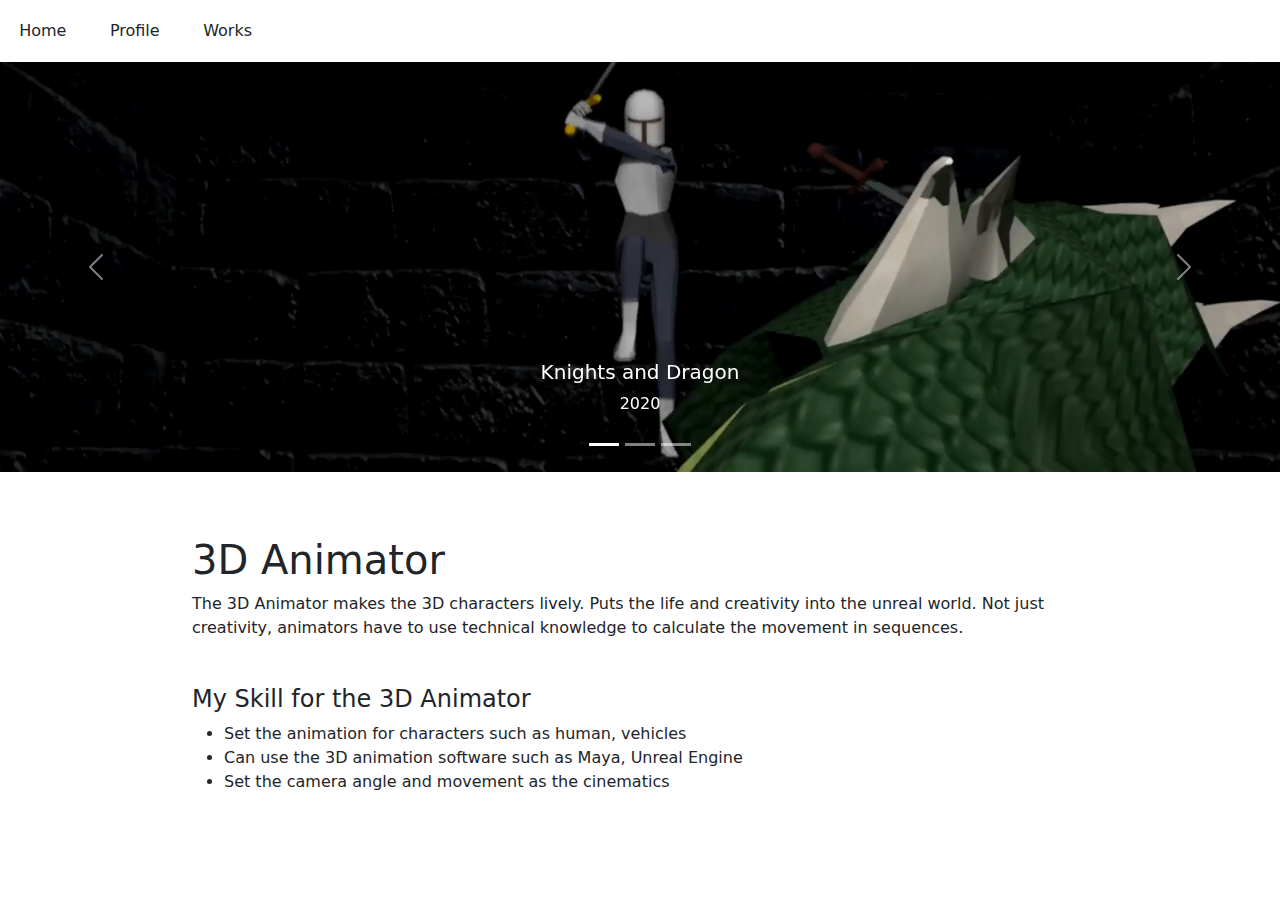
==== index.html @ ff89a442 "basic skeleton without responsive" ====
<html lang="en">
<head>
    <meta charset="UTF-8">
    <meta http-equiv="X-UA-Compatible" content="IE=edge">
    <meta name="viewport" content="width=device-width, initial-scale=1.0">
    <link rel="stylesheet" href="bootstrap/css/bootstrap.min.css">
    <link rel="stylesheet" href="style.css">
    <title>Home</title>
</head>
<body>
    <nav id="myNavbar">
        <div class="nav-item">Home</div>
        <div class="nav-item">Profile</div>
        <div class="nav-item">Works</div>
    </nav>
    <!-- Carousel -->
  <div id="carousel-IT" class="carousel slide" data-bs-ride="carousel">
    <ol class="carousel-indicators">
      <li data-bs-target="#carousel-IT" data-bs-slide-to="0" class="active"></li>
      <li data-bs-target="#carousel-IT" data-bs-slide-to="1" class="disabled"></li>
      <li data-bs-target="#carousel-IT" data-bs-slide-to="2" class="disabled"></li>
    </ol>
    <div class="carousel-inner">
      <div class="carousel-item active">
        <img src="./img/001.png" class="d-block w-100" alt="...">
        <div class="carousel-caption d-none d-md-block">
          <h5>Knights and Dragon</h5>
          <p>2020</p>
        </div>
      </div>
      <div class="carousel-item">
        <img src="./img/002.png" class="d-block w-100" alt="...">
        <div class="carousel-caption d-none d-md-block">
          <h5>Covid-19</h5>
          <p>2020</p>
        </div>
      </div>
      <div class="carousel-item">
        <img src="./img/003.png" class="d-block w-100" alt="...">
        <div class="carousel-caption d-none d-md-block">
          <h5>Scorpion Car</h5>
          <p>2020</p>
        </div>
      </div>
    </div>
    <a class="carousel-control-prev" href="#carousel-IT" role="button" data-bs-slide="prev">
      <span class="carousel-control-prev-icon" aria-hidden="true"></span>
      <span class="visually-hidden">Previous</span>
    </a>
    <a class="carousel-control-next" href="#carousel-IT" role="button" data-bs-slide="next">
      <span class="carousel-control-next-icon" aria-hidden="true"></span>
      <span class="visually-hidden">Next</span>
    </a>
  </div>
  <!--  -->
  <div class="info-container">
    <div>
        <h1>3D Animator</h1>
        <p>The 3D Animator makes the 3D characters lively. Puts the life and creativity into the unreal world. Not just creativity, animators have to use technical knowledge to calculate the movement in sequences.</p>
    </div>
    <div>
        <h4>My Skill for the 3D Animator</h4>
        <ul>
            <li>Set the animation for characters such as human, vehicles</li>
            <li>Can use the 3D animation software such as Maya, Unreal Engine</li>
            <li>Set the camera angle and movement as the cinematics</li>
        </ul>
    </div>
  </div>
</body>
<script src="bootstrap/js/bootstrap.min.js"></script>
</html>
---- style.css ----
body{
    margin: 0;
    padding: 0;
}

.carousel,
.carousel-inner,
.carousel-item > img {
  height: 32vw;
}

.carousel-item > img {
  object-fit: cover;
}

nav div{
    display: inline-block;
}

.nav-item{
    padding: 1.5%;
}

.info-container{
    padding: 5% 15% 5% 15%;
}
.info-container > div{
    margin-bottom: 5%;
}
.info-container > div:last-child{
    margin-bottom: 0%;
}

.headTitle{
    margin: 0;
    padding: 0;
    height: 32vw;
    background-color: aqua;
    display: flex;
    justify-content: center;
    align-items: center;
}

.flex-container{
    padding: 0;
    margin: 0;
    width: 100%;
    display: flex;
    flex-wrap: wrap;
    justify-content: space-around;
    align-items: center;
}
.flex-container > div{
    width: 40%;
    padding: 5%;
}

td{
    vertical-align: top;
    height: 3em;
}

.imgStyle{
    border-radius: 70px;
    box-shadow: 0 0 4px 5px rgba(0, 140, 186, 0.5);
}
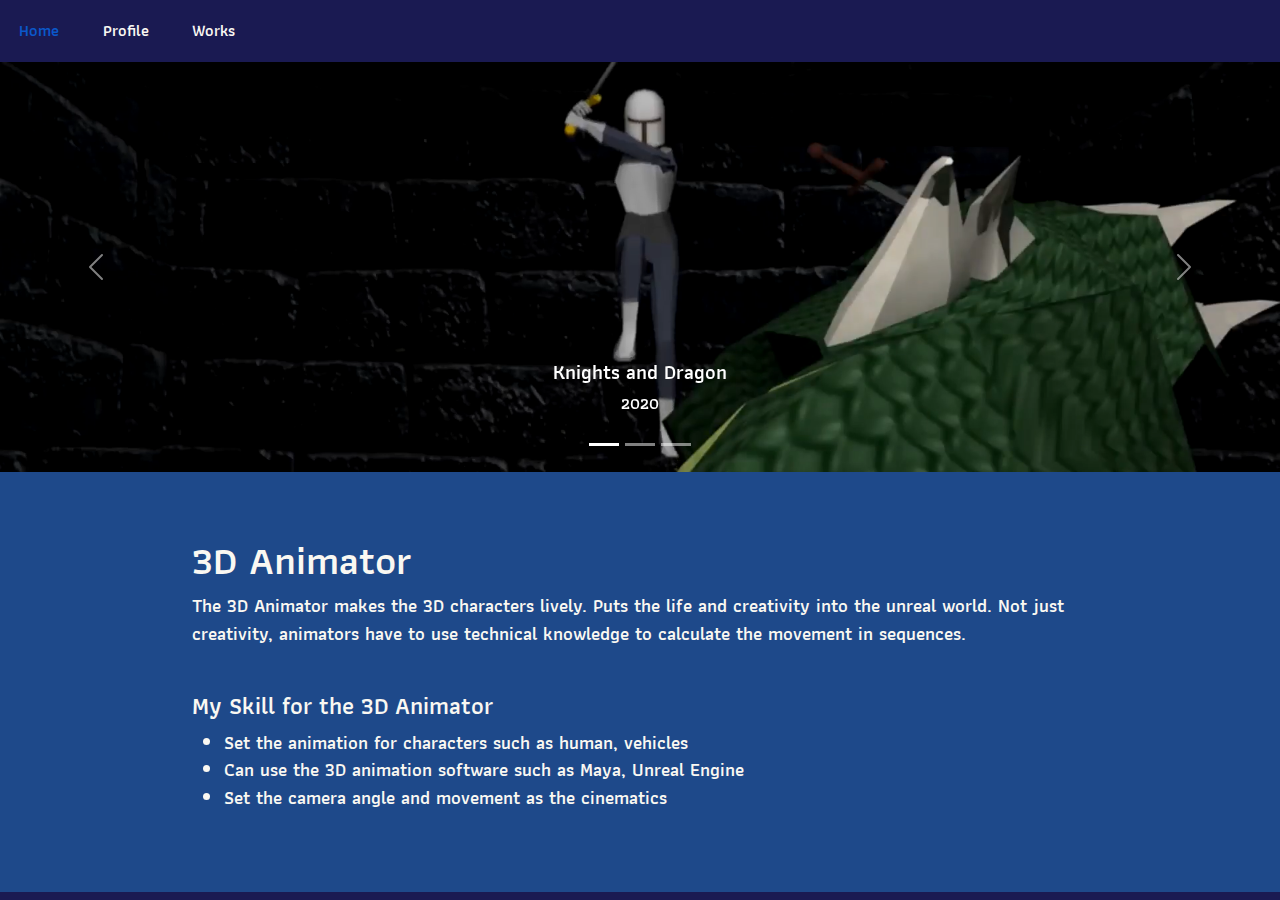
==== commit 41f321fa: "base skeleton with link page and responsive" ====
--- a/index.html
+++ b/index.html
@@ -8,11 +8,21 @@
     <title>Home</title>
 </head>
 <body>
-    <nav id="myNavbar">
-        <div class="nav-item">Home</div>
-        <div class="nav-item">Profile</div>
-        <div class="nav-item">Works</div>
-    </nav>
+  <nav id="myNavbar">
+    <div class="burger" onclick="toggleMenu()">
+        <div></div>
+        <div></div>
+        <div></div>
+    </div>
+    <a href="index.html"><div class="nav-item">Home</div></a>
+    <a href="profile.html"><div class="nav-item">Profile</div></a>
+    <a href="works.html"><div class="nav-item">Works</div></a>
+  </nav>
+  <div class="dropmenu">
+      <a href="index.html"><div class="nav-item-drop">Home</div></a>
+      <a href="profile.html"><div class="nav-item-drop">Profile</div></a>
+      <a href="works.html"><div class="nav-item-drop">Works</div></a>
+  </div>
     <!-- Carousel -->
   <div id="carousel-IT" class="carousel slide" data-bs-ride="carousel">
     <ol class="carousel-indicators">
@@ -69,4 +79,5 @@
   </div>
 </body>
 <script src="bootstrap/js/bootstrap.min.js"></script>
+<script src="script.js"></script>
 </html>--- a/style.css
+++ b/style.css
@@ -1,6 +1,29 @@
+@font-face {
+    font-family: Athiti;
+    src: url(Font/Athiti/Athiti-SemiBold.ttf);
+  }
+
 body{
     margin: 0;
     padding: 0;
+    font-family: 'Athiti';
+    background-color: rgb(26, 26, 82);
+    color: rgb(250, 248, 242);
+    transition: .5s;
+}
+.burger{
+    margin: 6px;
+    padding: 6px;
+    display: none;
+    border: 2px solid rgb(250, 248, 242);
+    border-radius: 16px;
+}
+.burger > div{
+    width: 32px;
+    height: 4px;
+    background-color: rgb(250, 248, 242);
+    margin: 6px 0;
+    display: block;
 }
 
 .carousel,
@@ -13,16 +36,15 @@
   object-fit: cover;
 }
 
-nav div{
+.nav-item{
     display: inline-block;
-}
-
-.nav-item{
     padding: 1.5%;
 }
 
 .info-container{
     padding: 5% 15% 5% 15%;
+    background-color: rgb(30, 73, 138);
+    font-size: 1.15em;
 }
 .info-container > div{
     margin-bottom: 5%;
@@ -39,6 +61,7 @@
     display: flex;
     justify-content: center;
     align-items: center;
+    font-size: 15vw;
 }
 
 .flex-container{
@@ -53,6 +76,7 @@
 .flex-container > div{
     width: 40%;
     padding: 5%;
+    font-size: 1.15em;
 }
 
 td{
@@ -62,5 +86,82 @@
 
 .imgStyle{
     border-radius: 70px;
-    box-shadow: 0 0 4px 5px rgba(0, 140, 186, 0.5);
+    box-shadow: 0 0 4px 5px rgba(0, 0, 0, 0.5);
+}
+.swap{
+    order: 99;
+}
+
+.flex-container:nth-child(even){
+    background-color: rgb(30, 73, 138);
+    color: white;
+}
+.flex-container:nth-child(odd){
+    background-color: rgb(101, 194, 223);
+    color: black;
+}
+
+a { 
+    color: inherit; 
+    text-decoration: none;
+} 
+
+.dropmenu{
+    position: absolute;
+    z-index: 99;
+    background-color: rgb(48, 88, 199);
+    min-width: 25vw;
+    overflow-x: hidden;
+    border-right: 2px solid rgb(250, 248, 242);
+    display: none;
+}
+.nav-item-drop{
+    display: block;
+    padding: 10px 15px;
+    font-size: 1.15em;
+    width: 100%;
+    border-bottom: 2px solid rgb(250, 248, 242);
+}
+
+@media only screen and (max-width: 576px) {
+    .burger{
+        display: inline-block;
+    }
+    .nav-item{
+        display: none;
+    }
+    .swap{
+        order: 0;
+    }
+    .flex-container > div{
+        font-size: 1em;
+    }
+    .info-container{
+        font-size: 1em;
+    }
+    .flex-container{
+        padding: 5% 0%;
+    }
+    .flex-container > div{
+        width: 60%;
+        padding: 2.5% 5%;
+    }
+    table{
+        font-size: 1.5vw;
+    }
+}
+@media only screen and (min-width: 576px) and (max-width: 991px) {
+    .flex-container > div{
+        font-size: 1em;
+    }
+    .info-container{
+        font-size: 1em;
+    }
+    .profile{
+        padding: 5% 0%;
+    }
+    .profile > div{
+        width: 60%;
+        padding: 2.5% 5%;
+    }
 }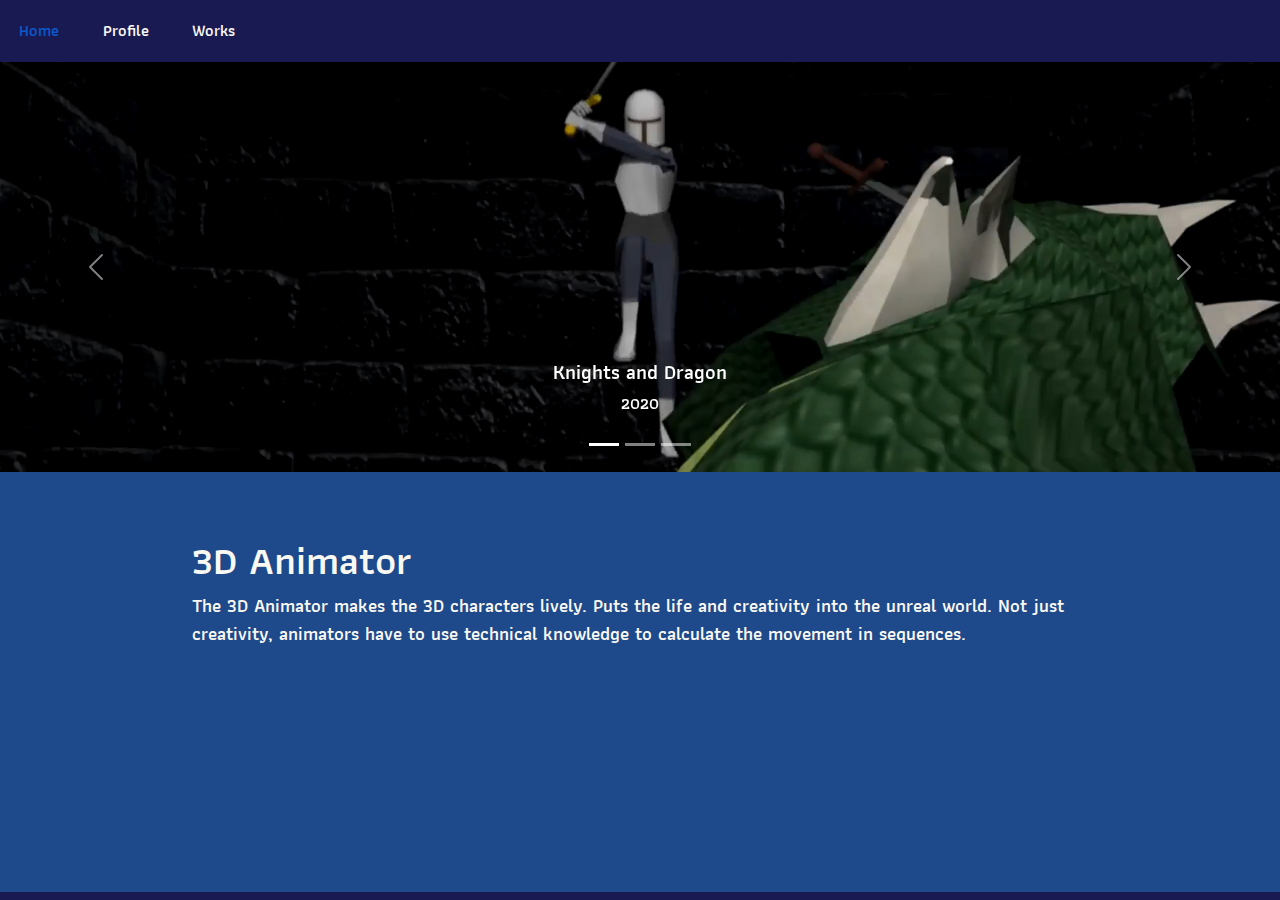
==== commit 372ec3c4: "update transition when scroll" ====
--- a/index.html
+++ b/index.html
@@ -64,11 +64,11 @@
   </div>
   <!--  -->
   <div class="info-container">
-    <div>
+    <div  class="scroll">
         <h1>3D Animator</h1>
         <p>The 3D Animator makes the 3D characters lively. Puts the life and creativity into the unreal world. Not just creativity, animators have to use technical knowledge to calculate the movement in sequences.</p>
     </div>
-    <div>
+    <div  class="scroll">
         <h4>My Skill for the 3D Animator</h4>
         <ul>
             <li>Set the animation for characters such as human, vehicles</li>
--- a/style.css
+++ b/style.css
@@ -57,11 +57,21 @@
     margin: 0;
     padding: 0;
     height: 32vw;
-    background-color: aqua;
+    background-color: rgb(255, 255, 255);
     display: flex;
     justify-content: center;
     align-items: center;
     font-size: 15vw;
+    position: relative;
+    overflow: hidden;
+}
+.headTitle > img{
+    position: absolute;
+    opacity: .85;
+}
+.headTitle > div{
+    z-index: 1;
+    text-shadow: 10px 10px 20px rgb(33, 33, 126);
 }
 
 .flex-container{
@@ -82,6 +92,7 @@
 td{
     vertical-align: top;
     height: 3em;
+    font-size: 1.15em;
 }
 
 .imgStyle{
@@ -121,6 +132,24 @@
     font-size: 1.15em;
     width: 100%;
     border-bottom: 2px solid rgb(250, 248, 242);
+}
+
+.button{
+    padding: 2% 4%;
+    background-color: rgb(236, 141, 17);
+    color: black;
+    width: fit-content;
+    border-radius: 20px;
+    transition: .25s;
+}
+.button:hover{
+    background-color: rgb(236, 68, 17);
+    color: white;
+}
+
+.scroll{
+    transition: .5s;
+    opacity: 0;
 }
 
 @media only screen and (max-width: 576px) {
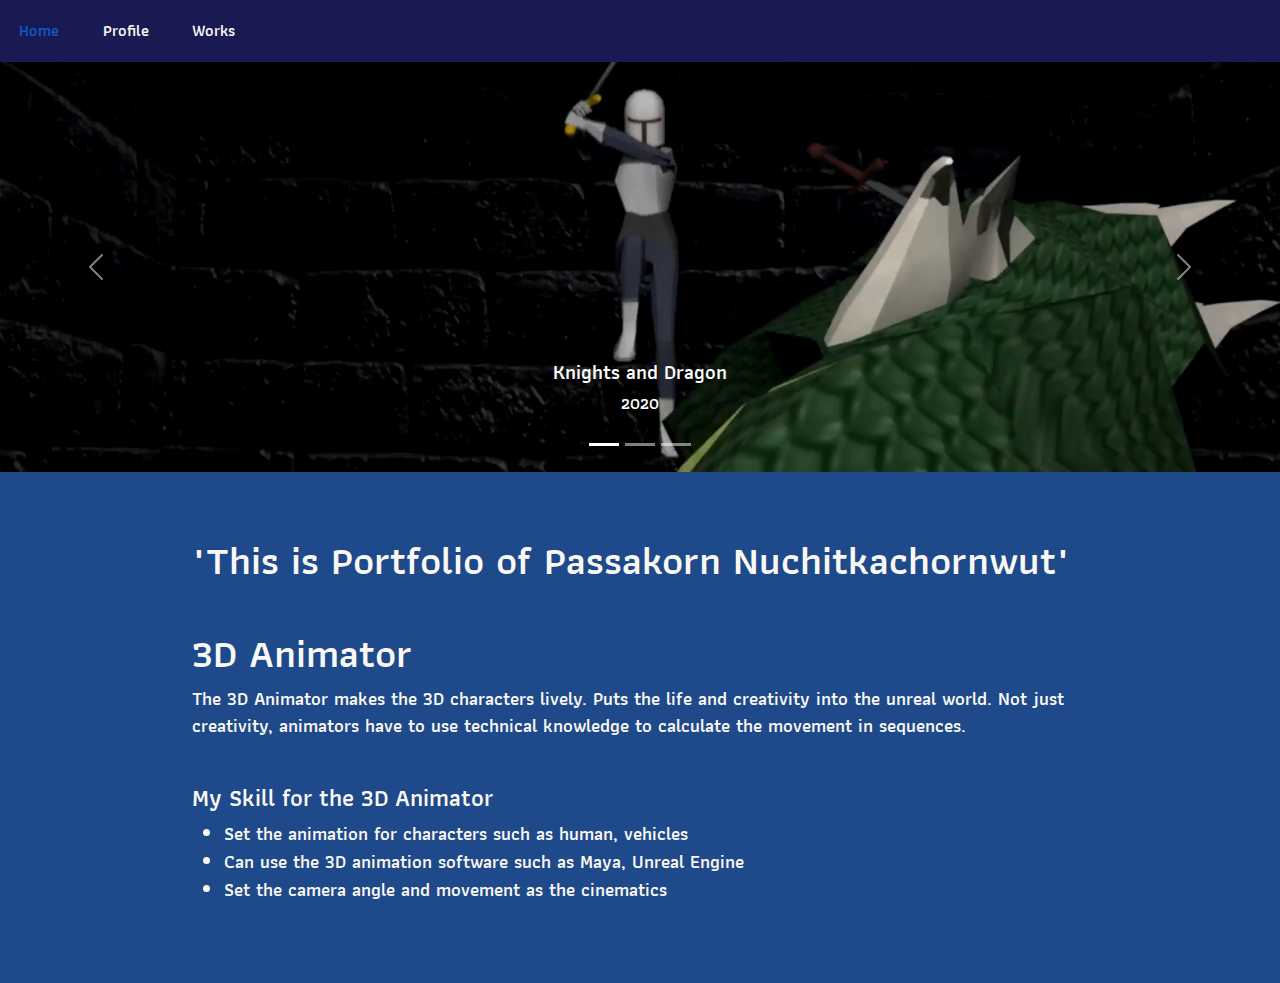
==== commit 236a1b05: "title animation" ====
--- a/index.html
+++ b/index.html
@@ -64,11 +64,16 @@
   </div>
   <!--  -->
   <div class="info-container">
+    <div class="slide-hit-anim">
+      <h1>"This is Portfolio of Passakorn Nuchitkachornwut"</h1>
+    </div>
+    <div class="dummy">
+      <h1>"This is Portfolio of Passakorn Nuchitkachornwut"</h1>
+    </div>
     <div  class="scroll">
         <h1>3D Animator</h1>
         <p>The 3D Animator makes the 3D characters lively. Puts the life and creativity into the unreal world. Not just creativity, animators have to use technical knowledge to calculate the movement in sequences.</p>
-    </div>
-    <div  class="scroll">
+        <br>
         <h4>My Skill for the 3D Animator</h4>
         <ul>
             <li>Set the animation for characters such as human, vehicles</li>
--- a/style.css
+++ b/style.css
@@ -10,6 +10,7 @@
     background-color: rgb(26, 26, 82);
     color: rgb(250, 248, 242);
     transition: .5s;
+    overflow-x: hidden;
 }
 .burger{
     margin: 6px;
@@ -152,6 +153,29 @@
     opacity: 0;
 }
 
+.dummy{
+    opacity: 0;
+}
+.slide-hit-anim{
+    position: absolute;
+    transform: translateX(0%);
+    animation-name: '';
+    animation-duration: 3s;
+    animation-timing-function: ease;
+}
+@keyframes slide-hit-anim {
+  0%   {transform: translateX(300%);}
+  20%  {transform: translateX(0%);}
+  40%  {transform: translateX(150%);}
+  55%  {transform: translateX(0%);}
+  65%  {transform: translateX(100%);}
+  75%  {transform: translateX(0%);}
+  85%  {transform: translateX(50%);}
+  90% {transform: translateX(0%);}
+  95% {transform: translateX(25%);}
+  100%  {transform: translateX(0%);}
+}
+
 @media only screen and (max-width: 576px) {
     .burger{
         display: inline-block;
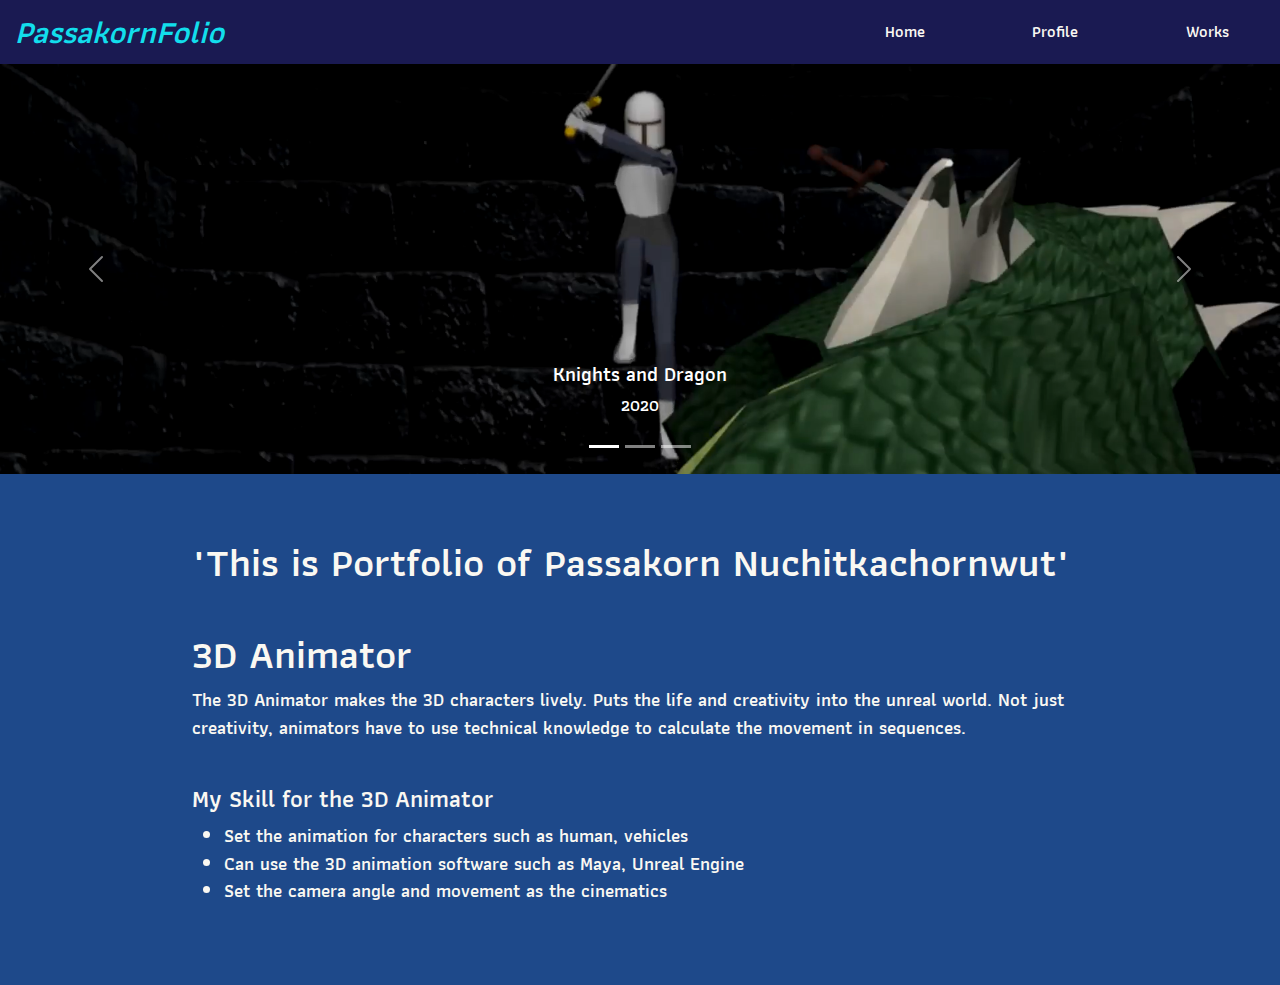
==== commit 7ade97f9: "PassakornFolio" ====
--- a/index.html
+++ b/index.html
@@ -9,6 +9,7 @@
 </head>
 <body>
   <nav id="myNavbar">
+    <div id="navTitle">PassakornFolio</div>
     <div class="burger" onclick="toggleMenu()">
         <div></div>
         <div></div>
@@ -32,21 +33,21 @@
     </ol>
     <div class="carousel-inner">
       <div class="carousel-item active">
-        <img src="./img/001.png" class="d-block w-100" alt="...">
+        <img src="./img/001.png" class="d-block w-100 mhover" alt="Knights and Dragon" onclick="goToWork('work1')">
         <div class="carousel-caption d-none d-md-block">
           <h5>Knights and Dragon</h5>
           <p>2020</p>
         </div>
       </div>
       <div class="carousel-item">
-        <img src="./img/002.png" class="d-block w-100" alt="...">
+        <img src="./img/002.png" class="d-block w-100 mhover" alt="Covid-19" onclick="goToWork('work2')">
         <div class="carousel-caption d-none d-md-block">
           <h5>Covid-19</h5>
           <p>2020</p>
         </div>
       </div>
       <div class="carousel-item">
-        <img src="./img/003.png" class="d-block w-100" alt="...">
+        <img src="./img/003.png" class="d-block w-100 mhover" alt="Scorpion Car" onclick="goToWork('work3')">
         <div class="carousel-caption d-none d-md-block">
           <h5>Scorpion Car</h5>
           <p>2020</p>
--- a/style.css
+++ b/style.css
@@ -12,6 +12,21 @@
     transition: .5s;
     overflow-x: hidden;
 }
+
+#myNavbar{
+    position: relative;
+    text-align: right;
+}
+#navTitle{
+    position: absolute;
+    top: 50%;
+    left: 15px;
+    transform: translateY(-50%);
+    font-size: 2em;
+    color: rgb(18, 222, 236);
+    font-style: italic;
+}
+
 .burger{
     margin: 6px;
     padding: 6px;
@@ -39,7 +54,7 @@
 
 .nav-item{
     display: inline-block;
-    padding: 1.5%;
+    padding: 20px 4%;
 }
 
 .info-container{
@@ -120,11 +135,12 @@
 
 .dropmenu{
     position: absolute;
+    right: 0;
     z-index: 99;
     background-color: rgb(48, 88, 199);
     min-width: 25vw;
     overflow-x: hidden;
-    border-right: 2px solid rgb(250, 248, 242);
+    border-left: 2px solid rgb(250, 248, 242);
     display: none;
 }
 .nav-item-drop{
@@ -133,6 +149,7 @@
     font-size: 1.15em;
     width: 100%;
     border-bottom: 2px solid rgb(250, 248, 242);
+    text-align: right;
 }
 
 .button{
@@ -153,6 +170,10 @@
     opacity: 0;
 }
 
+.mhover{
+    cursor: pointer;
+}
+
 .dummy{
     opacity: 0;
 }
@@ -163,17 +184,18 @@
     animation-duration: 3s;
     animation-timing-function: ease;
 }
+
 @keyframes slide-hit-anim {
-  0%   {transform: translateX(300%);}
-  20%  {transform: translateX(0%);}
-  40%  {transform: translateX(150%);}
-  55%  {transform: translateX(0%);}
-  65%  {transform: translateX(100%);}
-  75%  {transform: translateX(0%);}
-  85%  {transform: translateX(50%);}
-  90% {transform: translateX(0%);}
-  95% {transform: translateX(25%);}
-  100%  {transform: translateX(0%);}
+  0%   {transform: translateX(300%); animation-timing-function: cubic-bezier(0.27, 0.02, 0.99, 0.29);}
+  20%  {transform: translateX(0%); animation-timing-function: cubic-bezier(0, 0.35, 0.41, 0.99);}
+  37%  {transform: translateX(150%); animation-timing-function: cubic-bezier(0.27, 0.02, 0.99, 0.29);}
+  55%  {transform: translateX(0%); animation-timing-function: cubic-bezier(0, 0.35, 0.41, 0.99);}
+  65%  {transform: translateX(100%); animation-timing-function: cubic-bezier(0.27, 0.02, 0.99, 0.29);}
+  75%  {transform: translateX(0%); animation-timing-function: cubic-bezier(0, 0.35, 0.41, 0.99);}
+  85%  {transform: translateX(50%); animation-timing-function: cubic-bezier(0.27, 0.02, 0.99, 0.29);}
+  90% {transform: translateX(0%); animation-timing-function: cubic-bezier(0, 0.35, 0.41, 0.99);}
+  95% {transform: translateX(25%); animation-timing-function: cubic-bezier(0.27, 0.02, 0.99, 0.29);}
+  100%  {transform: translateX(0%); animation-timing-function: cubic-bezier(0, 0.35, 0.41, 0.99);}
 }
 
 @media only screen and (max-width: 576px) {
